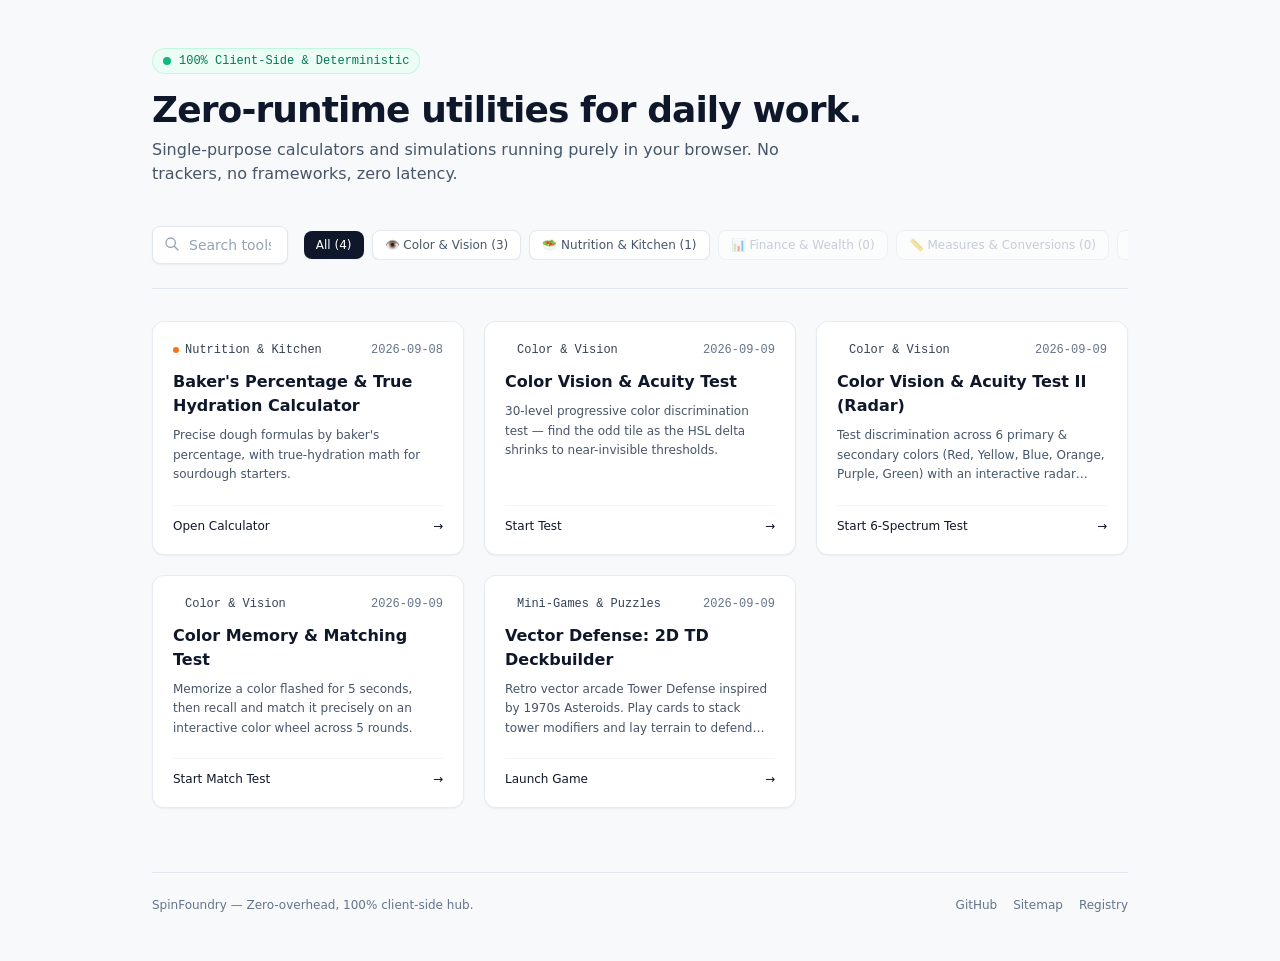
==== index.html @ 3e871e65 "feat(games): add Vector Defense 2D Tower Defense Deckbuilder mini-game" ====
<!DOCTYPE html>
<html lang="en">
<head>
  <meta charset="UTF-8">
  <meta name="viewport" content="width=device-width, initial-scale=1.0">
  <title>SpinFoundry — Zero-runtime utilities for daily work</title>
  <meta name="description" content="Single-purpose calculators and simulations running purely in your browser. No trackers, no frameworks, zero latency.">
  <link rel="canonical" href="https://spinfoundry.pages.dev/">

  <meta property="og:type" content="website">
  <meta property="og:url" content="https://spinfoundry.pages.dev/">
  <meta property="og:title" content="SpinFoundry — Zero-runtime utilities for daily work">
  <meta property="og:description" content="Single-purpose calculators and simulations running purely in your browser. No trackers, no frameworks, zero latency.">
  <meta name="twitter:card" content="summary">

  <link rel="stylesheet" href="/assets/styles.css">

  <script type="application/ld+json">
  {
    "@context": "https://schema.org",
    "@type": "WebSite",
    "name": "SpinFoundry",
    "url": "https://spinfoundry.pages.dev/",
    "description": "Zero-overhead client-side micro-app engine and calculation hub."
  }
  </script>
</head>
<body class="bg-[#F8F9FA] text-slate-800 antialiased font-sans min-h-screen">

  <!-- Container principal resserré pour un meilleur rythme -->
  <main class="max-w-5xl mx-auto px-6 py-12">
    
    <!-- Hero Section -->
    <header class="mb-10">
      <div class="inline-flex items-center gap-2 px-2.5 py-1 rounded-full text-xs font-mono bg-emerald-50 text-emerald-700 border border-emerald-200/60 mb-4">
        <span class="w-2 h-2 rounded-full bg-emerald-500 animate-pulse"></span>
        100% Client-Side & Deterministic
      </div>
      <h1 class="text-3xl font-extrabold tracking-tight text-slate-900 sm:text-4xl">
        Zero-runtime utilities for daily work.
      </h1>
      <p class="mt-2 text-base text-slate-600 max-w-2xl">
        Single-purpose calculators and simulations running purely in your browser. No trackers, no frameworks, zero latency.
      </p>
    </header>

    <!-- Barres de filtres & Recherche -->
    <div class="flex flex-col md:flex-row gap-4 items-center justify-between mb-8 pb-6 border-b border-slate-200">
      
      <!-- Input Recherche avec Icône -->
      <div class="relative w-full md:w-72">
        <input type="text" id="searchInput" placeholder="Search tools..." class="w-full pl-9 pr-4 py-2 bg-white border border-slate-200 rounded-lg text-sm text-slate-800 placeholder-slate-400 focus:outline-none focus:ring-2 focus:ring-slate-900/10 focus:border-slate-400 transition-all shadow-sm">
        <svg class="w-4 h-4 absolute left-3 top-2.5 text-slate-400" fill="none" stroke="currentColor" viewBox="0 0 24 24"><path stroke-linecap="round" stroke-linejoin="round" stroke-width="2" d="M21 21l-6-6m2-5a7 7 0 11-14 0 7 7 0 0114 0z"></path></svg>
      </div>

      <!-- Pilules de Catégories (Hauteur égale & Scroll propre) -->
      <div class="flex items-center gap-2 overflow-x-auto w-full md:w-auto pb-2 md:pb-0 scrollbar-none" id="categoryPills">
        <button type="button" data-category="all" class="category-pill px-3 py-1.5 rounded-lg text-xs font-medium whitespace-nowrap bg-slate-900 text-white shadow-sm transition-all">
          All (4)
        </button>
        <button type="button" data-category="color-vision" class="category-pill px-3 py-1.5 rounded-lg text-xs font-medium whitespace-nowrap bg-white text-slate-600 border border-slate-200 hover:bg-slate-50 transition-colors shadow-sm">
          👁️ Color & Vision (3)
        </button>
        <button type="button" data-category="nutrition" class="category-pill px-3 py-1.5 rounded-lg text-xs font-medium whitespace-nowrap bg-white text-slate-600 border border-slate-200 hover:bg-slate-50 transition-colors shadow-sm">
          🥗 Nutrition & Kitchen (1)
        </button>
        <button type="button" data-category="finance" class="category-pill px-3 py-1.5 rounded-lg text-xs font-medium whitespace-nowrap bg-white text-slate-400 border border-slate-200 opacity-50 cursor-not-allowed" title="Coming soon">
          📊 Finance & Wealth (0)
        </button>
        <button type="button" data-category="conversions" class="category-pill px-3 py-1.5 rounded-lg text-xs font-medium whitespace-nowrap bg-white text-slate-400 border border-slate-200 opacity-50 cursor-not-allowed" title="Coming soon">
          📏 Measures & Conversions (0)
        </button>
        <button type="button" data-category="simulations" class="category-pill px-3 py-1.5 rounded-lg text-xs font-medium whitespace-nowrap bg-white text-slate-400 border border-slate-200 opacity-50 cursor-not-allowed" title="Coming soon">
          🧪 Simulations & Physics (0)
        </button>
        <button type="button" data-category="games" class="category-pill px-3 py-1.5 rounded-lg text-xs font-medium whitespace-nowrap bg-white text-slate-400 border border-slate-200 opacity-50 cursor-not-allowed" title="Coming soon">
          🕹️ Mini-Games & Puzzles (0)
        </button>
        <button type="button" data-category="coffee-brew" class="category-pill px-3 py-1.5 rounded-lg text-xs font-medium whitespace-nowrap bg-white text-slate-400 border border-slate-200 opacity-50 cursor-not-allowed" title="Coming soon">
          ☕ Coffee & Fermentation (0)
        </button>
        <button type="button" data-category="garden" class="category-pill px-3 py-1.5 rounded-lg text-xs font-medium whitespace-nowrap bg-white text-slate-400 border border-slate-200 opacity-50 cursor-not-allowed" title="Coming soon">
          🌿 Home & Garden (0)
        </button>
        <button type="button" data-category="dev-tools" class="category-pill px-3 py-1.5 rounded-lg text-xs font-medium whitespace-nowrap bg-white text-slate-400 border border-slate-200 opacity-50 cursor-not-allowed" title="Coming soon">
          🛠️ Dev & Design (0)
        </button>
      </div>
    </div>

    <!-- Grille de Cartes d'Outils -->
    <!-- TOOLS_GRID_START -->
    <div id="toolsGrid" class="grid grid-cols-1 md:grid-cols-2 lg:grid-cols-3 gap-5">
      
      <!-- Carte Cliquable -->
      <a href="/dough-hydration-calculator/" data-tool-id="dough-hydration-calculator" data-category="nutrition" data-tags="baking sourdough hydration percentages bread dough" class="tool-card group flex flex-col justify-between p-5 bg-white border border-slate-200/80 rounded-xl shadow-sm hover:shadow-md hover:border-slate-300 hover:-translate-y-0.5 transition-all duration-150">
        <div>
          <div class="flex items-center justify-between text-xs font-mono text-slate-500 mb-3">
            <span class="inline-flex items-center gap-1.5 font-medium text-slate-700">
              <span class="w-1.5 h-1.5 rounded-full bg-orange-500"></span>
              Nutrition & Kitchen
            </span>
            <time>2026-09-08</time>
          </div>
          <h2 class="text-base font-bold text-slate-900 group-hover:text-slate-700 transition-colors">
            Baker's Percentage & True Hydration Calculator
          </h2>
          <p class="text-xs text-slate-600 mt-2 leading-relaxed line-clamp-3">
            Precise dough formulas by baker's percentage, with true-hydration math for sourdough starters.
          </p>
        </div>
        
        <div class="mt-5 pt-3 border-t border-slate-100 flex items-center justify-between text-xs font-medium text-slate-900 group-hover:text-slate-600">
          <span>Open Calculator</span>
          <span class="transform group-hover:translate-x-1 transition-transform">→</span>
        </div>
      </a>

      <!-- Carte Cliquable: Color Acuity Test -->
      <a href="/color-acuity-test/" data-tool-id="color-acuity-test" data-category="color-vision" data-tags="color vision acuity test discrimination eye eyesight hue perception" class="tool-card group flex flex-col justify-between p-5 bg-white border border-slate-200/80 rounded-xl shadow-sm hover:shadow-md hover:border-slate-300 hover:-translate-y-0.5 transition-all duration-150">
        <div>
          <div class="flex items-center justify-between text-xs font-mono text-slate-500 mb-3">
            <span class="inline-flex items-center gap-1.5 font-medium text-slate-700">
              <span class="w-1.5 h-1.5 rounded-full bg-violet-500"></span>
              Color & Vision
            </span>
            <time>2026-09-09</time>
          </div>
          <h2 class="text-base font-bold text-slate-900 group-hover:text-slate-700 transition-colors">
            Color Vision & Acuity Test
          </h2>
          <p class="text-xs text-slate-600 mt-2 leading-relaxed line-clamp-3">
            30-level progressive color discrimination test — find the odd tile as the HSL delta shrinks to near-invisible thresholds.
          </p>
        </div>
        
        <div class="mt-5 pt-3 border-t border-slate-100 flex items-center justify-between text-xs font-medium text-slate-900 group-hover:text-slate-600">
          <span>Start Test</span>
          <span class="transform group-hover:translate-x-1 transition-transform">→</span>
        </div>
      </a>

      <!-- Carte Cliquable: Color Acuity Test II -->
      <a href="/color-acuity-test-2/" data-tool-id="color-acuity-test-2" data-category="color-vision" data-tags="color vision acuity test 2 spectrum radar chart red yellow blue orange purple green" class="tool-card group flex flex-col justify-between p-5 bg-white border border-slate-200/80 rounded-xl shadow-sm hover:shadow-md hover:border-slate-300 hover:-translate-y-0.5 transition-all duration-150">
        <div>
          <div class="flex items-center justify-between text-xs font-mono text-slate-500 mb-3">
            <span class="inline-flex items-center gap-1.5 font-medium text-slate-700">
              <span class="w-1.5 h-1.5 rounded-full bg-indigo-500"></span>
              Color & Vision
            </span>
            <time>2026-09-09</time>
          </div>
          <h2 class="text-base font-bold text-slate-900 group-hover:text-slate-700 transition-colors">
            Color Vision & Acuity Test II (Radar)
          </h2>
          <p class="text-xs text-slate-600 mt-2 leading-relaxed line-clamp-3">
            Test discrimination across 6 primary & secondary colors (Red, Yellow, Blue, Orange, Purple, Green) with an interactive radar profile.
          </p>
        </div>
        
        <div class="mt-5 pt-3 border-t border-slate-100 flex items-center justify-between text-xs font-medium text-slate-900 group-hover:text-slate-600">
          <span>Start 6-Spectrum Test</span>
          <span class="transform group-hover:translate-x-1 transition-transform">→</span>
        </div>
      </a>

      <!-- Carte Cliquable: Color Matching Test -->
      <a href="/color-matching-test/" data-tool-id="color-matching-test" data-category="color-vision" data-tags="color memory matching test color wheel hue recall picker accuracy delta" class="tool-card group flex flex-col justify-between p-5 bg-white border border-slate-200/80 rounded-xl shadow-sm hover:shadow-md hover:border-slate-300 hover:-translate-y-0.5 transition-all duration-150">
        <div>
          <div class="flex items-center justify-between text-xs font-mono text-slate-500 mb-3">
            <span class="inline-flex items-center gap-1.5 font-medium text-slate-700">
              <span class="w-1.5 h-1.5 rounded-full bg-fuchsia-500"></span>
              Color & Vision
            </span>
            <time>2026-09-09</time>
          </div>
          <h2 class="text-base font-bold text-slate-900 group-hover:text-slate-700 transition-colors">
            Color Memory & Matching Test
          </h2>
          <p class="text-xs text-slate-600 mt-2 leading-relaxed line-clamp-3">
            Memorize a color flashed for 5 seconds, then recall and match it precisely on an interactive color wheel across 5 rounds.
          </p>
        </div>
        
        <div class="mt-5 pt-3 border-t border-slate-100 flex items-center justify-between text-xs font-medium text-slate-900 group-hover:text-slate-600">
          <span>Start Match Test</span>
          <span class="transform group-hover:translate-x-1 transition-transform">→</span>
        </div>
      </a>

      <!-- Carte Cliquable: Vector Defense -->
      <a href="/vector-td-deckbuilder/" data-tool-id="vector-td-deckbuilder" data-category="games" data-tags="tower defense deckbuilder vector arcade asteroids 1970s retro roguelite strategy cards wall" class="tool-card group flex flex-col justify-between p-5 bg-white border border-slate-200/80 rounded-xl shadow-sm hover:shadow-md hover:border-slate-300 hover:-translate-y-0.5 transition-all duration-150">
        <div>
          <div class="flex items-center justify-between text-xs font-mono text-slate-500 mb-3">
            <span class="inline-flex items-center gap-1.5 font-medium text-slate-700">
              <span class="w-1.5 h-1.5 rounded-full bg-amber-500"></span>
              Mini-Games &amp; Puzzles
            </span>
            <time>2026-09-09</time>
          </div>
          <h2 class="text-base font-bold text-slate-900 group-hover:text-slate-700 transition-colors">
            Vector Defense: 2D TD Deckbuilder
          </h2>
          <p class="text-xs text-slate-600 mt-2 leading-relaxed line-clamp-3">
            Retro vector arcade Tower Defense inspired by 1970s Asteroids. Play cards to stack tower modifiers and lay terrain to defend the Wall.
          </p>
        </div>
        
        <div class="mt-5 pt-3 border-t border-slate-100 flex items-center justify-between text-xs font-medium text-slate-900 group-hover:text-slate-600">
          <span>Launch Game</span>
          <span class="transform group-hover:translate-x-1 transition-transform">→</span>
        </div>
      </a>

    </div>
    <!-- TOOLS_GRID_END -->

    <!-- Empty State -->
    <div id="emptyState" class="hidden text-center py-12 px-4 rounded-xl bg-white border border-slate-200/80">
      <p class="text-sm font-medium text-slate-800">No tools found</p>
      <p class="text-xs text-slate-500 mt-1">Try another search term or filter.</p>
    </div>

    <!-- Minimal Footer -->
    <footer class="mt-16 pt-6 border-t border-slate-200 flex flex-col sm:flex-row items-center justify-between text-xs text-slate-500 gap-3">
      <span>SpinFoundry — Zero-overhead, 100% client-side hub.</span>
      <div class="flex items-center gap-4">
        <a href="https://github.com/SpinFoundry/SpinFoundry" target="_blank" rel="noopener noreferrer" class="hover:text-slate-800 transition-colors">GitHub</a>
        <a href="/sitemap.xml" class="hover:text-slate-800 transition-colors">Sitemap</a>
        <a href="/registry.json" class="hover:text-slate-800 transition-colors">Registry</a>
      </div>
    </footer>

  </main>

  <script>
    (function () {
      'use strict';

      const searchInput = document.getElementById('searchInput');
      const categoryPills = document.querySelectorAll('.category-pill');
      const toolCards = document.querySelectorAll('.tool-card');
      const emptyState = document.getElementById('emptyState');

      let currentCategory = 'all';
      let currentQuery = '';

      function filterTools() {
        let visibleCount = 0;
        const q = currentQuery.trim().toLowerCase();

        toolCards.forEach(card => {
          const category = card.dataset.category || '';
          const tags = card.dataset.tags || '';
          const text = card.textContent.toLowerCase();

          const matchesCategory = (currentCategory === 'all' || category === currentCategory);
          const matchesQuery = !q || text.includes(q) || tags.includes(q);

          if (matchesCategory && matchesQuery) {
            card.classList.remove('hidden');
            visibleCount++;
          } else {
            card.classList.add('hidden');
          }
        });

        if (visibleCount === 0) {
          emptyState.classList.remove('hidden');
        } else {
          emptyState.classList.add('hidden');
        }
      }

      searchInput.addEventListener('input', (e) => {
        currentQuery = e.target.value;
        filterTools();
      });

      categoryPills.forEach(pill => {
        if (pill.classList.contains('opacity-50')) return;

        pill.addEventListener('click', () => {
          categoryPills.forEach(p => {
            if (p.classList.contains('opacity-50')) return;
            p.classList.remove('bg-slate-900', 'text-white');
            p.classList.add('bg-white', 'text-slate-600', 'border', 'border-slate-200');
          });

          pill.classList.add('bg-slate-900', 'text-white');
          pill.classList.remove('bg-white', 'text-slate-600', 'border', 'border-slate-200');

          currentCategory = pill.dataset.category;
          filterTools();
        });
      });
    })();
  </script>
</body>
</html>
---- assets/styles.css ----
*,:after,:before{--tw-border-spacing-x:0;--tw-border-spacing-y:0;--tw-translate-x:0;--tw-translate-y:0;--tw-rotate:0;--tw-skew-x:0;--tw-skew-y:0;--tw-scale-x:1;--tw-scale-y:1;--tw-pan-x: ;--tw-pan-y: ;--tw-pinch-zoom: ;--tw-scroll-snap-strictness:proximity;--tw-gradient-from-position: ;--tw-gradient-via-position: ;--tw-gradient-to-position: ;--tw-ordinal: ;--tw-slashed-zero: ;--tw-numeric-figure: ;--tw-numeric-spacing: ;--tw-numeric-fraction: ;--tw-ring-inset: ;--tw-ring-offset-width:0px;--tw-ring-offset-color:#fff;--tw-ring-color:rgba(59,130,246,.5);--tw-ring-offset-shadow:0 0 #0000;--tw-ring-shadow:0 0 #0000;--tw-shadow:0 0 #0000;--tw-shadow-colored:0 0 #0000;--tw-blur: ;--tw-brightness: ;--tw-contrast: ;--tw-grayscale: ;--tw-hue-rotate: ;--tw-invert: ;--tw-saturate: ;--tw-sepia: ;--tw-drop-shadow: ;--tw-backdrop-blur: ;--tw-backdrop-brightness: ;--tw-backdrop-contrast: ;--tw-backdrop-grayscale: ;--tw-backdrop-hue-rotate: ;--tw-backdrop-invert: ;--tw-backdrop-opacity: ;--tw-backdrop-saturate: ;--tw-backdrop-sepia: ;--tw-contain-size: ;--tw-contain-layout: ;--tw-contain-paint: ;--tw-contain-style: }::backdrop{--tw-border-spacing-x:0;--tw-border-spacing-y:0;--tw-translate-x:0;--tw-translate-y:0;--tw-rotate:0;--tw-skew-x:0;--tw-skew-y:0;--tw-scale-x:1;--tw-scale-y:1;--tw-pan-x: ;--tw-pan-y: ;--tw-pinch-zoom: ;--tw-scroll-snap-strictness:proximity;--tw-gradient-from-position: ;--tw-gradient-via-position: ;--tw-gradient-to-position: ;--tw-ordinal: ;--tw-slashed-zero: ;--tw-numeric-figure: ;--tw-numeric-spacing: ;--tw-numeric-fraction: ;--tw-ring-inset: ;--tw-ring-offset-width:0px;--tw-ring-offset-color:#fff;--tw-ring-color:rgba(59,130,246,.5);--tw-ring-offset-shadow:0 0 #0000;--tw-ring-shadow:0 0 #0000;--tw-shadow:0 0 #0000;--tw-shadow-colored:0 0 #0000;--tw-blur: ;--tw-brightness: ;--tw-contrast: ;--tw-grayscale: ;--tw-hue-rotate: ;--tw-invert: ;--tw-saturate: ;--tw-sepia: ;--tw-drop-shadow: ;--tw-backdrop-blur: ;--tw-backdrop-brightness: ;--tw-backdrop-contrast: ;--tw-backdrop-grayscale: ;--tw-backdrop-hue-rotate: ;--tw-backdrop-invert: ;--tw-backdrop-opacity: ;--tw-backdrop-saturate: ;--tw-backdrop-sepia: ;--tw-contain-size: ;--tw-contain-layout: ;--tw-contain-paint: ;--tw-contain-style: }/*! tailwindcss v3.4.17 | MIT License | https://tailwindcss.com*/*,:after,:before{border:0 solid #e5e7eb;box-sizing:border-box}:after,:before{--tw-content:""}:host,html{line-height:1.5;-webkit-text-size-adjust:100%;font-family:ui-sans-serif,system-ui,sans-serif,Apple Color Emoji,Segoe UI Emoji,Segoe UI Symbol,Noto Color Emoji;font-feature-settings:normal;font-variation-settings:normal;-moz-tab-size:4;-o-tab-size:4;tab-size:4;-webkit-tap-highlight-color:transparent}body{line-height:inherit;margin:0}hr{border-top-width:1px;color:inherit;height:0}abbr:where([title]){-webkit-text-decoration:underline dotted;text-decoration:underline dotted}h1,h2,h3,h4,h5,h6{font-size:inherit;font-weight:inherit}a{color:inherit;text-decoration:inherit}b,strong{font-weight:bolder}code,kbd,pre,samp{font-family:ui-monospace,SFMono-Regular,Menlo,Monaco,Consolas,Liberation Mono,Courier New,monospace;font-feature-settings:normal;font-size:1em;font-variation-settings:normal}small{font-size:80%}sub,sup{font-size:75%;line-height:0;position:relative;vertical-align:baseline}sub{bottom:-.25em}sup{top:-.5em}table{border-collapse:collapse;border-color:inherit;text-indent:0}button,input,optgroup,select,textarea{color:inherit;font-family:inherit;font-feature-settings:inherit;font-size:100%;font-variation-settings:inherit;font-weight:inherit;letter-spacing:inherit;line-height:inherit;margin:0;padding:0}button,select{text-transform:none}button,input:where([type=button]),input:where([type=reset]),input:where([type=submit]){-webkit-appearance:button;background-color:transparent;background-image:none}:-moz-focusring{outline:auto}:-moz-ui-invalid{box-shadow:none}progress{vertical-align:baseline}::-webkit-inner-spin-button,::-webkit-outer-spin-button{height:auto}[type=search]{-webkit-appearance:textfield;outline-offset:-2px}::-webkit-search-decoration{-webkit-appearance:none}::-webkit-file-upload-button{-webkit-appearance:button;font:inherit}summary{display:list-item}blockquote,dd,dl,figure,h1,h2,h3,h4,h5,h6,hr,p,pre{margin:0}fieldset{margin:0}fieldset,legend{padding:0}menu,ol,ul{list-style:none;margin:0;padding:0}dialog{padding:0}textarea{resize:vertical}input::-moz-placeholder,textarea::-moz-placeholder{color:#9ca3af;opacity:1}input::placeholder,textarea::placeholder{color:#9ca3af;opacity:1}[role=button],button{cursor:pointer}:disabled{cursor:default}audio,canvas,embed,iframe,img,object,svg,video{display:block;vertical-align:middle}img,video{height:auto;max-width:100%}[hidden]:where(:not([hidden=until-found])){display:none}body{--tw-bg-opacity:1;background-color:rgb(248 249 250/var(--tw-bg-opacity,1));--tw-text-opacity:1;color:rgb(30 41 59/var(--tw-text-opacity,1));-webkit-font-smoothing:antialiased;-moz-osx-font-smoothing:grayscale;font-feature-settings:"cv02","cv03","cv04","cv11"}.pointer-events-none{pointer-events:none}.absolute{position:absolute}.relative{position:relative}.left-3{left:.75rem}.right-3{right:.75rem}.top-2{top:.5rem}.top-2\.5{top:.625rem}.mx-auto{margin-left:auto;margin-right:auto}.mb-10{margin-bottom:2.5rem}.mb-3{margin-bottom:.75rem}.mb-4{margin-bottom:1rem}.mb-6{margin-bottom:1.5rem}.mb-8{margin-bottom:2rem}.mt-0\.5{margin-top:.125rem}.mt-1{margin-top:.25rem}.mt-1\.5{margin-top:.375rem}.mt-16{margin-top:4rem}.mt-2{margin-top:.5rem}.mt-3{margin-top:.75rem}.mt-5{margin-top:1.25rem}.line-clamp-3{display:-webkit-box;overflow:hidden;-webkit-box-orient:vertical;-webkit-line-clamp:3}.block{display:block}.flex{display:flex}.inline-flex{display:inline-flex}.table{display:table}.grid{display:grid}.hidden{display:none}.h-1\.5{height:.375rem}.h-2{height:.5rem}.h-3\.5{height:.875rem}.h-4{height:1rem}.min-h-screen{min-height:100vh}.w-1\.5{width:.375rem}.w-2{width:.5rem}.w-3\.5{width:.875rem}.w-4{width:1rem}.w-full{width:100%}.max-w-2xl{max-width:42rem}.max-w-3xl{max-width:48rem}.max-w-5xl{max-width:64rem}.max-w-xl{max-width:36rem}.border-collapse{border-collapse:collapse}.transform{transform:translate(var(--tw-translate-x),var(--tw-translate-y)) rotate(var(--tw-rotate)) skewX(var(--tw-skew-x)) skewY(var(--tw-skew-y)) scaleX(var(--tw-scale-x)) scaleY(var(--tw-scale-y))}@keyframes pulse{50%{opacity:.5}}.animate-pulse{animation:pulse 2s cubic-bezier(.4,0,.6,1) infinite}.cursor-not-allowed{cursor:not-allowed}.cursor-pointer{cursor:pointer}.list-disc{list-style-type:disc}.grid-cols-1{grid-template-columns:repeat(1,minmax(0,1fr))}.flex-col{flex-direction:column}.items-center{align-items:center}.justify-between{justify-content:space-between}.gap-1\.5{gap:.375rem}.gap-2{gap:.5rem}.gap-3{gap:.75rem}.gap-4{gap:1rem}.gap-5{gap:1.25rem}.gap-6{gap:1.5rem}.space-y-1>:not([hidden])~:not([hidden]){--tw-space-y-reverse:0;margin-bottom:calc(.25rem*var(--tw-space-y-reverse));margin-top:calc(.25rem*(1 - var(--tw-space-y-reverse)))}.space-y-1\.5>:not([hidden])~:not([hidden]){--tw-space-y-reverse:0;margin-bottom:calc(.375rem*var(--tw-space-y-reverse));margin-top:calc(.375rem*(1 - var(--tw-space-y-reverse)))}.space-y-2>:not([hidden])~:not([hidden]){--tw-space-y-reverse:0;margin-bottom:calc(.5rem*var(--tw-space-y-reverse));margin-top:calc(.5rem*(1 - var(--tw-space-y-reverse)))}.space-y-3>:not([hidden])~:not([hidden]){--tw-space-y-reverse:0;margin-bottom:calc(.75rem*var(--tw-space-y-reverse));margin-top:calc(.75rem*(1 - var(--tw-space-y-reverse)))}.space-y-6>:not([hidden])~:not([hidden]){--tw-space-y-reverse:0;margin-bottom:calc(1.5rem*var(--tw-space-y-reverse));margin-top:calc(1.5rem*(1 - var(--tw-space-y-reverse)))}.divide-y>:not([hidden])~:not([hidden]){--tw-divide-y-reverse:0;border-bottom-width:calc(1px*var(--tw-divide-y-reverse));border-top-width:calc(1px*(1 - var(--tw-divide-y-reverse)))}.divide-slate-100>:not([hidden])~:not([hidden]){--tw-divide-opacity:1;border-color:rgb(241 245 249/var(--tw-divide-opacity,1))}.overflow-hidden{overflow:hidden}.overflow-x-auto{overflow-x:auto}.whitespace-nowrap{white-space:nowrap}.rounded-full{border-radius:9999px}.rounded-lg{border-radius:.5rem}.rounded-xl{border-radius:.75rem}.border{border-width:1px}.border-b{border-bottom-width:1px}.border-t{border-top-width:1px}.border-emerald-200\/60{border-color:rgba(167,243,208,.6)}.border-orange-200\/60{border-color:hsla(32,98%,83%,.6)}.border-slate-100{--tw-border-opacity:1;border-color:rgb(241 245 249/var(--tw-border-opacity,1))}.border-slate-200{--tw-border-opacity:1;border-color:rgb(226 232 240/var(--tw-border-opacity,1))}.border-slate-200\/80{border-color:rgba(226,232,240,.8)}.bg-\[\#F8F9FA\]{--tw-bg-opacity:1;background-color:rgb(248 249 250/var(--tw-bg-opacity,1))}.bg-emerald-50{--tw-bg-opacity:1;background-color:rgb(236 253 245/var(--tw-bg-opacity,1))}.bg-emerald-500{--tw-bg-opacity:1;background-color:rgb(16 185 129/var(--tw-bg-opacity,1))}.bg-orange-50{--tw-bg-opacity:1;background-color:rgb(255 247 237/var(--tw-bg-opacity,1))}.bg-orange-500{--tw-bg-opacity:1;background-color:rgb(249 115 22/var(--tw-bg-opacity,1))}.bg-slate-50{--tw-bg-opacity:1;background-color:rgb(248 250 252/var(--tw-bg-opacity,1))}.bg-slate-50\/50{background-color:rgba(248,250,252,.5)}.bg-slate-900{--tw-bg-opacity:1;background-color:rgb(15 23 42/var(--tw-bg-opacity,1))}.bg-white{--tw-bg-opacity:1;background-color:rgb(255 255 255/var(--tw-bg-opacity,1))}.p-3{padding:.75rem}.p-5{padding:1.25rem}.p-6{padding:1.5rem}.px-2\.5{padding-left:.625rem;padding-right:.625rem}.px-3{padding-left:.75rem;padding-right:.75rem}.px-4{padding-left:1rem;padding-right:1rem}.px-6{padding-left:1.5rem;padding-right:1.5rem}.py-0\.5{padding-bottom:.125rem;padding-top:.125rem}.py-1{padding-bottom:.25rem;padding-top:.25rem}.py-1\.5{padding-bottom:.375rem;padding-top:.375rem}.py-12{padding-bottom:3rem;padding-top:3rem}.py-2{padding-bottom:.5rem;padding-top:.5rem}.py-3{padding-bottom:.75rem;padding-top:.75rem}.pb-2{padding-bottom:.5rem}.pb-6{padding-bottom:1.5rem}.pl-3{padding-left:.75rem}.pl-5{padding-left:1.25rem}.pl-9{padding-left:2.25rem}.pr-4{padding-right:1rem}.pr-8{padding-right:2rem}.pt-12{padding-top:3rem}.pt-3{padding-top:.75rem}.pt-3\.5{padding-top:.875rem}.pt-4{padding-top:1rem}.pt-6{padding-top:1.5rem}.pt-8{padding-top:2rem}.text-left{text-align:left}.text-center{text-align:center}.text-right{text-align:right}.align-top{vertical-align:top}.font-mono{font-family:ui-monospace,SFMono-Regular,Menlo,Monaco,Consolas,Liberation Mono,Courier New,monospace}.font-sans{font-family:ui-sans-serif,system-ui,sans-serif,Apple Color Emoji,Segoe UI Emoji,Segoe UI Symbol,Noto Color Emoji}.text-2xl{font-size:1.5rem;line-height:2rem}.text-3xl{font-size:1.875rem;line-height:2.25rem}.text-\[11px\]{font-size:11px}.text-base{font-size:1rem;line-height:1.5rem}.text-sm{font-size:.875rem;line-height:1.25rem}.text-xl{font-size:1.25rem;line-height:1.75rem}.text-xs{font-size:.75rem;line-height:1rem}.font-bold{font-weight:700}.font-extrabold{font-weight:800}.font-medium{font-weight:500}.font-semibold{font-weight:600}.uppercase{text-transform:uppercase}.italic{font-style:italic}.leading-relaxed{line-height:1.625}.tracking-tight{letter-spacing:-.025em}.tracking-wider{letter-spacing:.05em}.text-emerald-700{--tw-text-opacity:1;color:rgb(4 120 87/var(--tw-text-opacity,1))}.text-orange-700{--tw-text-opacity:1;color:rgb(194 65 12/var(--tw-text-opacity,1))}.text-slate-400{--tw-text-opacity:1;color:rgb(148 163 184/var(--tw-text-opacity,1))}.text-slate-500{--tw-text-opacity:1;color:rgb(100 116 139/var(--tw-text-opacity,1))}.text-slate-600{--tw-text-opacity:1;color:rgb(71 85 105/var(--tw-text-opacity,1))}.text-slate-700{--tw-text-opacity:1;color:rgb(51 65 85/var(--tw-text-opacity,1))}.text-slate-800{--tw-text-opacity:1;color:rgb(30 41 59/var(--tw-text-opacity,1))}.text-slate-900{--tw-text-opacity:1;color:rgb(15 23 42/var(--tw-text-opacity,1))}.text-white{--tw-text-opacity:1;color:rgb(255 255 255/var(--tw-text-opacity,1))}.underline{text-decoration-line:underline}.antialiased{-webkit-font-smoothing:antialiased;-moz-osx-font-smoothing:grayscale}.placeholder-slate-400::-moz-placeholder{--tw-placeholder-opacity:1;color:rgb(148 163 184/var(--tw-placeholder-opacity,1))}.placeholder-slate-400::placeholder{--tw-placeholder-opacity:1;color:rgb(148 163 184/var(--tw-placeholder-opacity,1))}.opacity-50{opacity:.5}.shadow-sm{--tw-shadow:0 1px 2px 0 rgba(0,0,0,.05);--tw-shadow-colored:0 1px 2px 0 var(--tw-shadow-color);box-shadow:var(--tw-ring-offset-shadow,0 0 #0000),var(--tw-ring-shadow,0 0 #0000),var(--tw-shadow)}.filter{filter:var(--tw-blur) var(--tw-brightness) var(--tw-contrast) var(--tw-grayscale) var(--tw-hue-rotate) var(--tw-invert) var(--tw-saturate) var(--tw-sepia) var(--tw-drop-shadow)}.transition-all{transition-duration:.15s;transition-property:all;transition-timing-function:cubic-bezier(.4,0,.2,1)}.transition-colors{transition-duration:.15s;transition-property:color,background-color,border-color,text-decoration-color,fill,stroke;transition-timing-function:cubic-bezier(.4,0,.2,1)}.transition-transform{transition-property:transform;transition-timing-function:cubic-bezier(.4,0,.2,1)}.duration-150,.transition-transform{transition-duration:.15s}::-webkit-scrollbar{height:6px;width:6px}::-webkit-scrollbar-track{background:#f1f5f9}::-webkit-scrollbar-thumb{background:#cbd5e1;border-radius:3px}::-webkit-scrollbar-thumb:hover{background:#94a3b8}.hover\:-translate-y-0\.5:hover{--tw-translate-y:-0.125rem;transform:translate(var(--tw-translate-x),var(--tw-translate-y)) rotate(var(--tw-rotate)) skewX(var(--tw-skew-x)) skewY(var(--tw-skew-y)) scaleX(var(--tw-scale-x)) scaleY(var(--tw-scale-y))}.hover\:border-slate-300:hover{--tw-border-opacity:1;border-color:rgb(203 213 225/var(--tw-border-opacity,1))}.hover\:bg-slate-50:hover{--tw-bg-opacity:1;background-color:rgb(248 250 252/var(--tw-bg-opacity,1))}.hover\:bg-slate-800:hover{--tw-bg-opacity:1;background-color:rgb(30 41 59/var(--tw-bg-opacity,1))}.hover\:text-slate-800:hover{--tw-text-opacity:1;color:rgb(30 41 59/var(--tw-text-opacity,1))}.hover\:text-slate-900:hover{--tw-text-opacity:1;color:rgb(15 23 42/var(--tw-text-opacity,1))}.hover\:shadow-md:hover{--tw-shadow:0 4px 6px -1px rgba(0,0,0,.1),0 2px 4px -2px rgba(0,0,0,.1);--tw-shadow-colored:0 4px 6px -1px var(--tw-shadow-color),0 2px 4px -2px var(--tw-shadow-color)}.hover\:shadow-md:hover,.hover\:shadow-sm:hover{box-shadow:var(--tw-ring-offset-shadow,0 0 #0000),var(--tw-ring-shadow,0 0 #0000),var(--tw-shadow)}.hover\:shadow-sm:hover{--tw-shadow:0 1px 2px 0 rgba(0,0,0,.05);--tw-shadow-colored:0 1px 2px 0 var(--tw-shadow-color)}.focus\:border-slate-400:focus{--tw-border-opacity:1;border-color:rgb(148 163 184/var(--tw-border-opacity,1))}.focus\:outline-none:focus{outline:2px solid transparent;outline-offset:2px}.focus\:ring-2:focus{--tw-ring-offset-shadow:var(--tw-ring-inset) 0 0 0 var(--tw-ring-offset-width) var(--tw-ring-offset-color);--tw-ring-shadow:var(--tw-ring-inset) 0 0 0 calc(2px + var(--tw-ring-offset-width)) var(--tw-ring-color);box-shadow:var(--tw-ring-offset-shadow),var(--tw-ring-shadow),var(--tw-shadow,0 0 #0000)}.focus\:ring-slate-900:focus{--tw-ring-opacity:1;--tw-ring-color:rgb(15 23 42/var(--tw-ring-opacity,1))}.focus\:ring-slate-900\/10:focus{--tw-ring-color:rgba(15,23,42,.1)}.active\:scale-95:active{--tw-scale-x:.95;--tw-scale-y:.95}.active\:scale-95:active,.group:hover .group-hover\:translate-x-1{transform:translate(var(--tw-translate-x),var(--tw-translate-y)) rotate(var(--tw-rotate)) skewX(var(--tw-skew-x)) skewY(var(--tw-skew-y)) scaleX(var(--tw-scale-x)) scaleY(var(--tw-scale-y))}.group:hover .group-hover\:translate-x-1{--tw-translate-x:0.25rem}.group:hover .group-hover\:text-slate-600{--tw-text-opacity:1;color:rgb(71 85 105/var(--tw-text-opacity,1))}.group:hover .group-hover\:text-slate-700{--tw-text-opacity:1;color:rgb(51 65 85/var(--tw-text-opacity,1))}@media (min-width:640px){.sm\:w-1\/2{width:50%}.sm\:grid-cols-2{grid-template-columns:repeat(2,minmax(0,1fr))}.sm\:grid-cols-3{grid-template-columns:repeat(3,minmax(0,1fr))}.sm\:flex-row{flex-direction:row}.sm\:p-7{padding:1.75rem}.sm\:text-3xl{font-size:1.875rem;line-height:2.25rem}.sm\:text-4xl{font-size:2.25rem;line-height:2.5rem}.sm\:text-sm{font-size:.875rem;line-height:1.25rem}}@media (min-width:768px){.md\:w-72{width:18rem}.md\:w-auto{width:auto}.md\:grid-cols-2{grid-template-columns:repeat(2,minmax(0,1fr))}.md\:flex-row{flex-direction:row}.md\:pb-0{padding-bottom:0}}@media (min-width:1024px){.lg\:grid-cols-3{grid-template-columns:repeat(3,minmax(0,1fr))}}
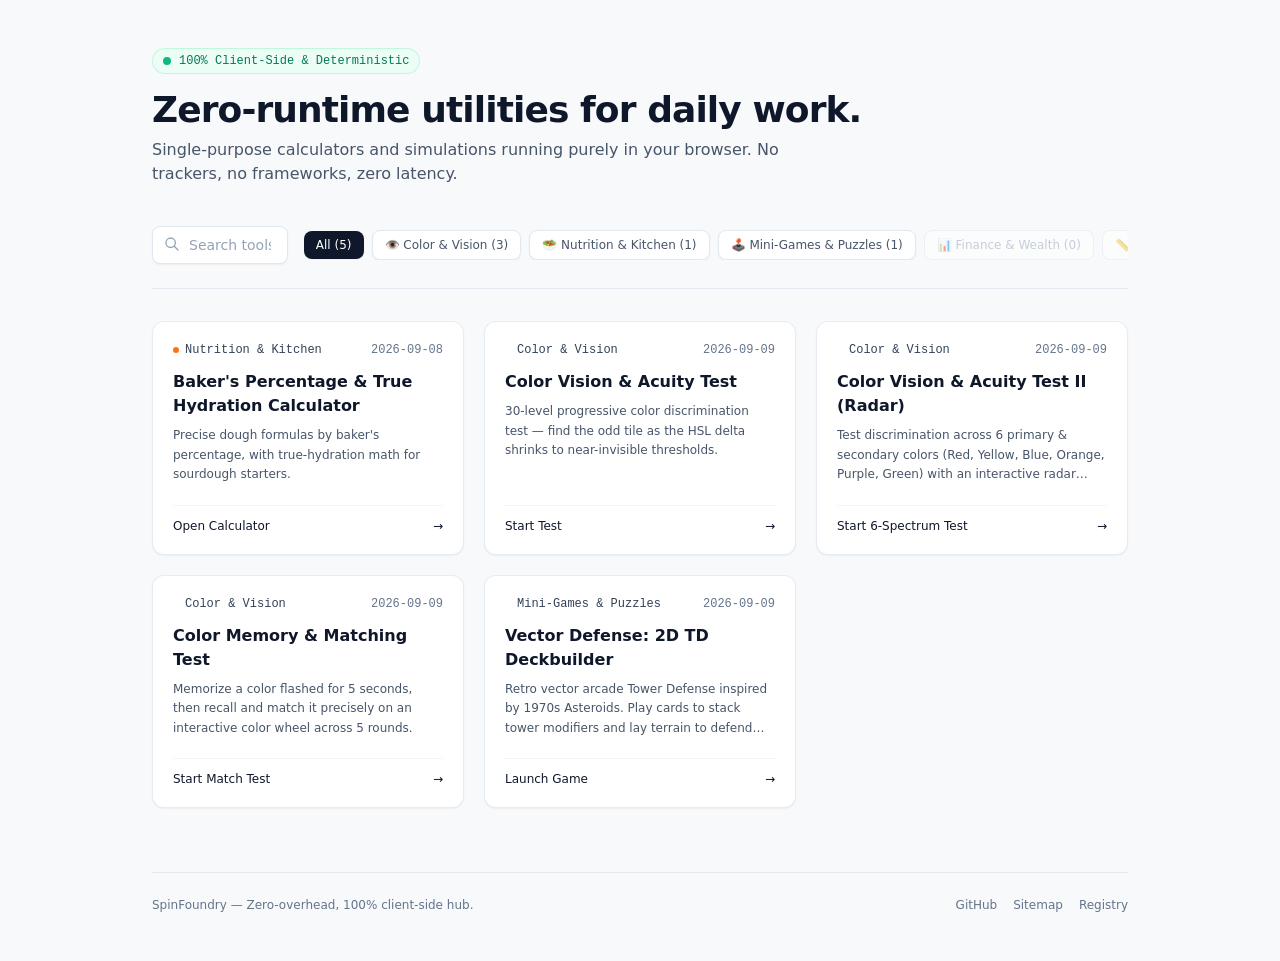
==== commit 94094fea: "fix(catalog): update Mini-Games & Puzzles count to (1) and make category pill counts dynamic" ====
--- a/index.html
+++ b/index.html
@@ -56,7 +56,7 @@
       <!-- Pilules de Catégories (Hauteur égale & Scroll propre) -->
       <div class="flex items-center gap-2 overflow-x-auto w-full md:w-auto pb-2 md:pb-0 scrollbar-none" id="categoryPills">
         <button type="button" data-category="all" class="category-pill px-3 py-1.5 rounded-lg text-xs font-medium whitespace-nowrap bg-slate-900 text-white shadow-sm transition-all">
-          All (4)
+          All (5)
         </button>
         <button type="button" data-category="color-vision" class="category-pill px-3 py-1.5 rounded-lg text-xs font-medium whitespace-nowrap bg-white text-slate-600 border border-slate-200 hover:bg-slate-50 transition-colors shadow-sm">
           👁️ Color & Vision (3)
@@ -64,6 +64,9 @@
         <button type="button" data-category="nutrition" class="category-pill px-3 py-1.5 rounded-lg text-xs font-medium whitespace-nowrap bg-white text-slate-600 border border-slate-200 hover:bg-slate-50 transition-colors shadow-sm">
           🥗 Nutrition & Kitchen (1)
         </button>
+        <button type="button" data-category="games" class="category-pill px-3 py-1.5 rounded-lg text-xs font-medium whitespace-nowrap bg-white text-slate-600 border border-slate-200 hover:bg-slate-50 transition-colors shadow-sm">
+          🕹️ Mini-Games & Puzzles (1)
+        </button>
         <button type="button" data-category="finance" class="category-pill px-3 py-1.5 rounded-lg text-xs font-medium whitespace-nowrap bg-white text-slate-400 border border-slate-200 opacity-50 cursor-not-allowed" title="Coming soon">
           📊 Finance & Wealth (0)
         </button>
@@ -72,9 +75,6 @@
         </button>
         <button type="button" data-category="simulations" class="category-pill px-3 py-1.5 rounded-lg text-xs font-medium whitespace-nowrap bg-white text-slate-400 border border-slate-200 opacity-50 cursor-not-allowed" title="Coming soon">
           🧪 Simulations & Physics (0)
-        </button>
-        <button type="button" data-category="games" class="category-pill px-3 py-1.5 rounded-lg text-xs font-medium whitespace-nowrap bg-white text-slate-400 border border-slate-200 opacity-50 cursor-not-allowed" title="Coming soon">
-          🕹️ Mini-Games & Puzzles (0)
         </button>
         <button type="button" data-category="coffee-brew" class="category-pill px-3 py-1.5 rounded-lg text-xs font-medium whitespace-nowrap bg-white text-slate-400 border border-slate-200 opacity-50 cursor-not-allowed" title="Coming soon">
           ☕ Coffee & Fermentation (0)
@@ -277,10 +277,33 @@
         filterTools();
       });
 
+      // Compute category counts dynamically from DOM cards
+      const counts = { all: toolCards.length };
+      toolCards.forEach(card => {
+        const cat = card.dataset.category;
+        counts[cat] = (counts[cat] || 0) + 1;
+      });
+
       categoryPills.forEach(pill => {
-        if (pill.classList.contains('opacity-50')) return;
+        const cat = pill.dataset.category;
+        const count = counts[cat] || 0;
+        pill.innerHTML = pill.innerHTML.replace(/\(\d+\)/, `(${count})`);
+
+        if (count > 0) {
+          pill.classList.remove('opacity-50', 'cursor-not-allowed', 'text-slate-400');
+          pill.removeAttribute('title');
+          if (!pill.classList.contains('bg-slate-900')) {
+            pill.classList.add('text-slate-600', 'hover:bg-slate-50');
+          }
+        } else if (cat !== 'all') {
+          pill.classList.add('opacity-50', 'cursor-not-allowed', 'text-slate-400');
+          pill.classList.remove('hover:bg-slate-50', 'text-slate-600');
+          pill.setAttribute('title', 'Coming soon');
+        }
 
         pill.addEventListener('click', () => {
+          if (pill.classList.contains('opacity-50')) return;
+
           categoryPills.forEach(p => {
             if (p.classList.contains('opacity-50')) return;
             p.classList.remove('bg-slate-900', 'text-white');
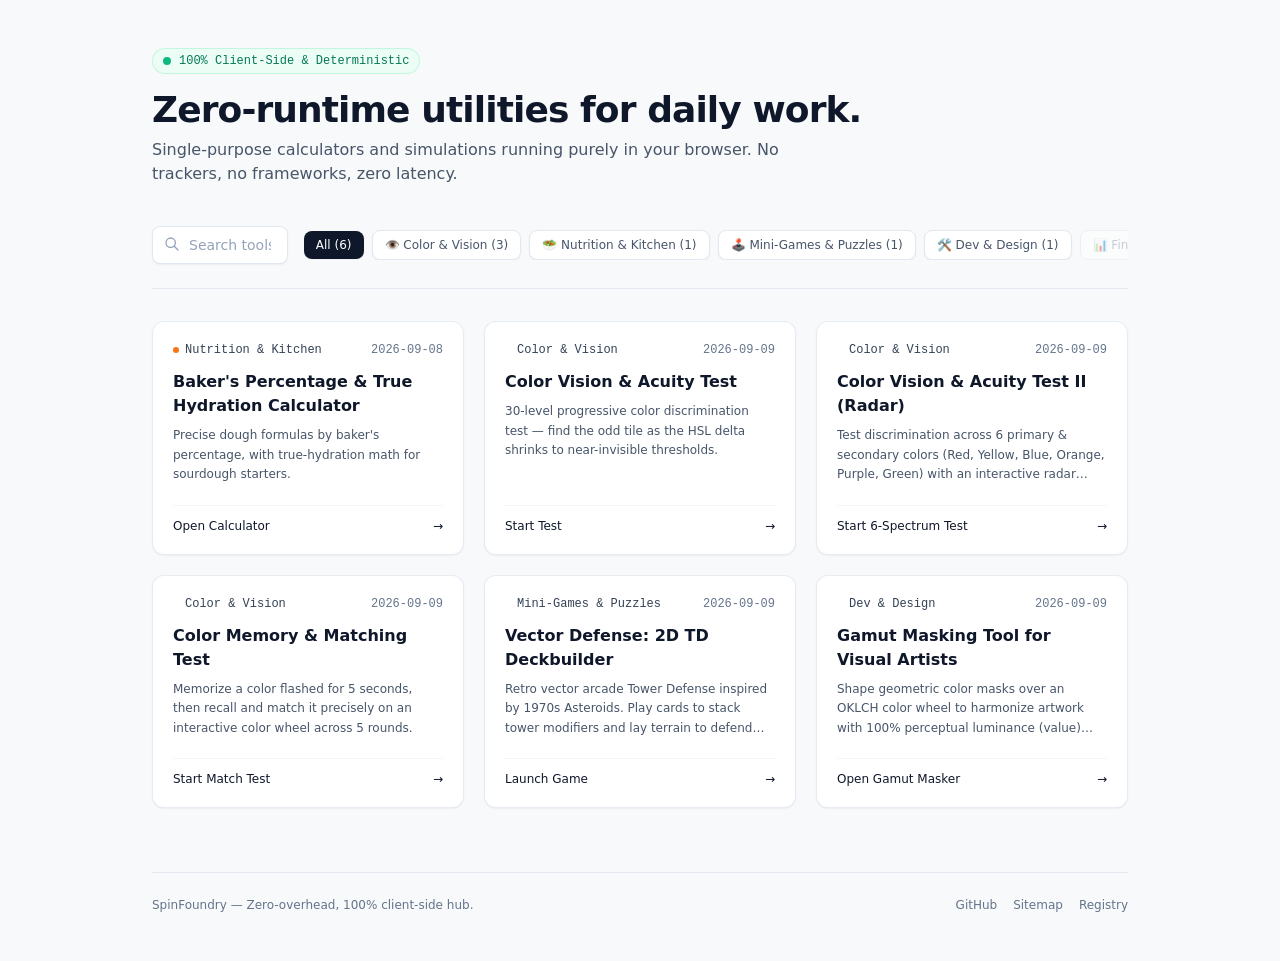
==== commit 65fe2167: "feat(dev-tools): add Gamut Masking tool for painters and visual artists" ====
--- a/index.html
+++ b/index.html
@@ -56,7 +56,7 @@
       <!-- Pilules de Catégories (Hauteur égale & Scroll propre) -->
       <div class="flex items-center gap-2 overflow-x-auto w-full md:w-auto pb-2 md:pb-0 scrollbar-none" id="categoryPills">
         <button type="button" data-category="all" class="category-pill px-3 py-1.5 rounded-lg text-xs font-medium whitespace-nowrap bg-slate-900 text-white shadow-sm transition-all">
-          All (5)
+          All (6)
         </button>
         <button type="button" data-category="color-vision" class="category-pill px-3 py-1.5 rounded-lg text-xs font-medium whitespace-nowrap bg-white text-slate-600 border border-slate-200 hover:bg-slate-50 transition-colors shadow-sm">
           👁️ Color & Vision (3)
@@ -67,6 +67,9 @@
         <button type="button" data-category="games" class="category-pill px-3 py-1.5 rounded-lg text-xs font-medium whitespace-nowrap bg-white text-slate-600 border border-slate-200 hover:bg-slate-50 transition-colors shadow-sm">
           🕹️ Mini-Games & Puzzles (1)
         </button>
+        <button type="button" data-category="dev-tools" class="category-pill px-3 py-1.5 rounded-lg text-xs font-medium whitespace-nowrap bg-white text-slate-600 border border-slate-200 hover:bg-slate-50 transition-colors shadow-sm">
+          🛠️ Dev & Design (1)
+        </button>
         <button type="button" data-category="finance" class="category-pill px-3 py-1.5 rounded-lg text-xs font-medium whitespace-nowrap bg-white text-slate-400 border border-slate-200 opacity-50 cursor-not-allowed" title="Coming soon">
           📊 Finance & Wealth (0)
         </button>
@@ -81,9 +84,6 @@
         </button>
         <button type="button" data-category="garden" class="category-pill px-3 py-1.5 rounded-lg text-xs font-medium whitespace-nowrap bg-white text-slate-400 border border-slate-200 opacity-50 cursor-not-allowed" title="Coming soon">
           🌿 Home & Garden (0)
-        </button>
-        <button type="button" data-category="dev-tools" class="category-pill px-3 py-1.5 rounded-lg text-xs font-medium whitespace-nowrap bg-white text-slate-400 border border-slate-200 opacity-50 cursor-not-allowed" title="Coming soon">
-          🛠️ Dev & Design (0)
         </button>
       </div>
     </div>
@@ -208,6 +208,30 @@
         
         <div class="mt-5 pt-3 border-t border-slate-100 flex items-center justify-between text-xs font-medium text-slate-900 group-hover:text-slate-600">
           <span>Launch Game</span>
+          <span class="transform group-hover:translate-x-1 transition-transform">→</span>
+        </div>
+      </a>
+
+      <!-- Carte Cliquable: Gamut Masking Tool -->
+      <a href="/gamut-masking-tool/" data-tool-id="gamut-masking-tool" data-category="dev-tools" data-tags="gamut mask color harmony oklch color wheel painters artists value luminance tonal remapping palette" class="tool-card group flex flex-col justify-between p-5 bg-white border border-slate-200/80 rounded-xl shadow-sm hover:shadow-md hover:border-slate-300 hover:-translate-y-0.5 transition-all duration-150">
+        <div>
+          <div class="flex items-center justify-between text-xs font-mono text-slate-500 mb-3">
+            <span class="inline-flex items-center gap-1.5 font-medium text-slate-700">
+              <span class="w-1.5 h-1.5 rounded-full bg-slate-600"></span>
+              Dev &amp; Design
+            </span>
+            <time>2026-09-09</time>
+          </div>
+          <h2 class="text-base font-bold text-slate-900 group-hover:text-slate-700 transition-colors">
+            Gamut Masking Tool for Visual Artists
+          </h2>
+          <p class="text-xs text-slate-600 mt-2 leading-relaxed line-clamp-3">
+            Shape geometric color masks over an OKLCH color wheel to harmonize artwork with 100% perceptual luminance (value) preservation.
+          </p>
+        </div>
+        
+        <div class="mt-5 pt-3 border-t border-slate-100 flex items-center justify-between text-xs font-medium text-slate-900 group-hover:text-slate-600">
+          <span>Open Gamut Masker</span>
           <span class="transform group-hover:translate-x-1 transition-transform">→</span>
         </div>
       </a>
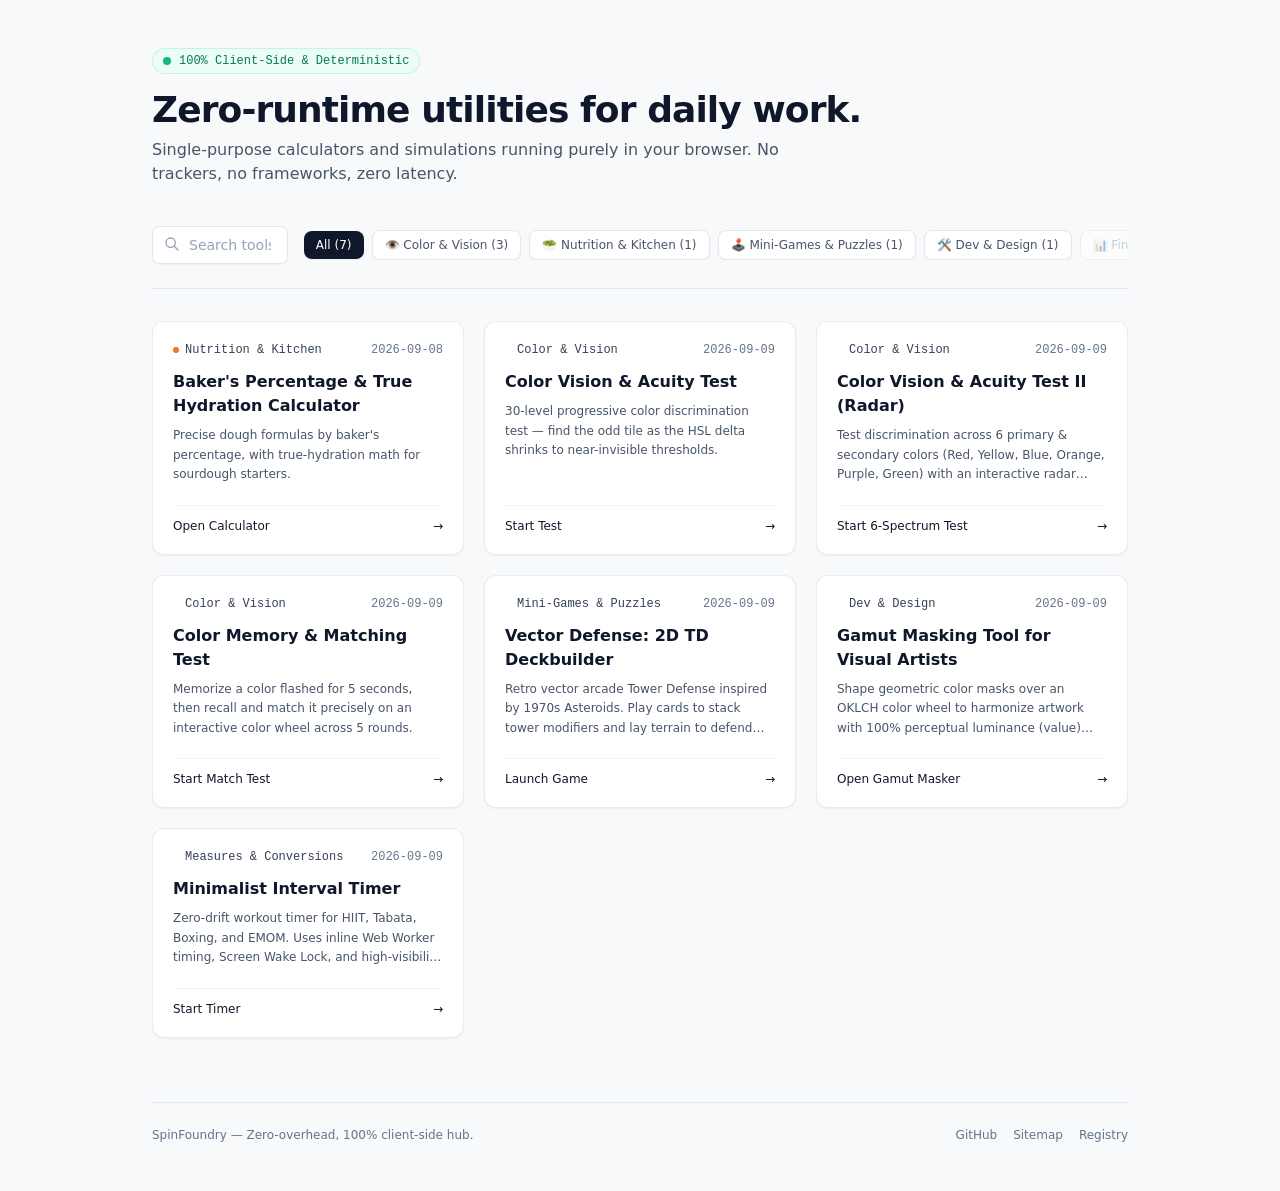
==== commit e4e0ed83: "feat(interval-timer): add zero-drift minimalist interval timer with web worker precision and wake lo" ====
--- a/index.html
+++ b/index.html
@@ -73,8 +73,8 @@
         <button type="button" data-category="finance" class="category-pill px-3 py-1.5 rounded-lg text-xs font-medium whitespace-nowrap bg-white text-slate-400 border border-slate-200 opacity-50 cursor-not-allowed" title="Coming soon">
           📊 Finance & Wealth (0)
         </button>
-        <button type="button" data-category="conversions" class="category-pill px-3 py-1.5 rounded-lg text-xs font-medium whitespace-nowrap bg-white text-slate-400 border border-slate-200 opacity-50 cursor-not-allowed" title="Coming soon">
-          📏 Measures & Conversions (0)
+        <button type="button" data-category="conversions" class="category-pill px-3 py-1.5 rounded-lg text-xs font-medium whitespace-nowrap bg-white text-slate-600 border border-slate-200 hover:bg-slate-50 transition-colors shadow-sm">
+          📏 Measures &amp; Conversions (1)
         </button>
         <button type="button" data-category="simulations" class="category-pill px-3 py-1.5 rounded-lg text-xs font-medium whitespace-nowrap bg-white text-slate-400 border border-slate-200 opacity-50 cursor-not-allowed" title="Coming soon">
           🧪 Simulations & Physics (0)
@@ -232,6 +232,30 @@
         
         <div class="mt-5 pt-3 border-t border-slate-100 flex items-center justify-between text-xs font-medium text-slate-900 group-hover:text-slate-600">
           <span>Open Gamut Masker</span>
+          <span class="transform group-hover:translate-x-1 transition-transform">→</span>
+        </div>
+      </a>
+
+      <!-- Carte Cliquable: Minimalist Interval Timer -->
+      <a href="/interval-timer/" data-tool-id="interval-timer" data-category="conversions" data-tags="interval timer hiit tabata emom boxing workout clock zero drift gym fitness web worker" class="tool-card group flex flex-col justify-between p-5 bg-white border border-slate-200/80 rounded-xl shadow-sm hover:shadow-md hover:border-slate-300 hover:-translate-y-0.5 transition-all duration-150">
+        <div>
+          <div class="flex items-center justify-between text-xs font-mono text-slate-500 mb-3">
+            <span class="inline-flex items-center gap-1.5 font-medium text-slate-700">
+              <span class="w-1.5 h-1.5 rounded-full bg-blue-500"></span>
+              Measures &amp; Conversions
+            </span>
+            <time>2026-09-09</time>
+          </div>
+          <h2 class="text-base font-bold text-slate-900 group-hover:text-slate-700 transition-colors">
+            Minimalist Interval Timer
+          </h2>
+          <p class="text-xs text-slate-600 mt-2 leading-relaxed line-clamp-3">
+            Zero-drift workout timer for HIIT, Tabata, Boxing, and EMOM. Uses inline Web Worker timing, Screen Wake Lock, and high-visibility 3-5m typography.
+          </p>
+        </div>
+        
+        <div class="mt-5 pt-3 border-t border-slate-100 flex items-center justify-between text-xs font-medium text-slate-900 group-hover:text-slate-600">
+          <span>Start Timer</span>
           <span class="transform group-hover:translate-x-1 transition-transform">→</span>
         </div>
       </a>
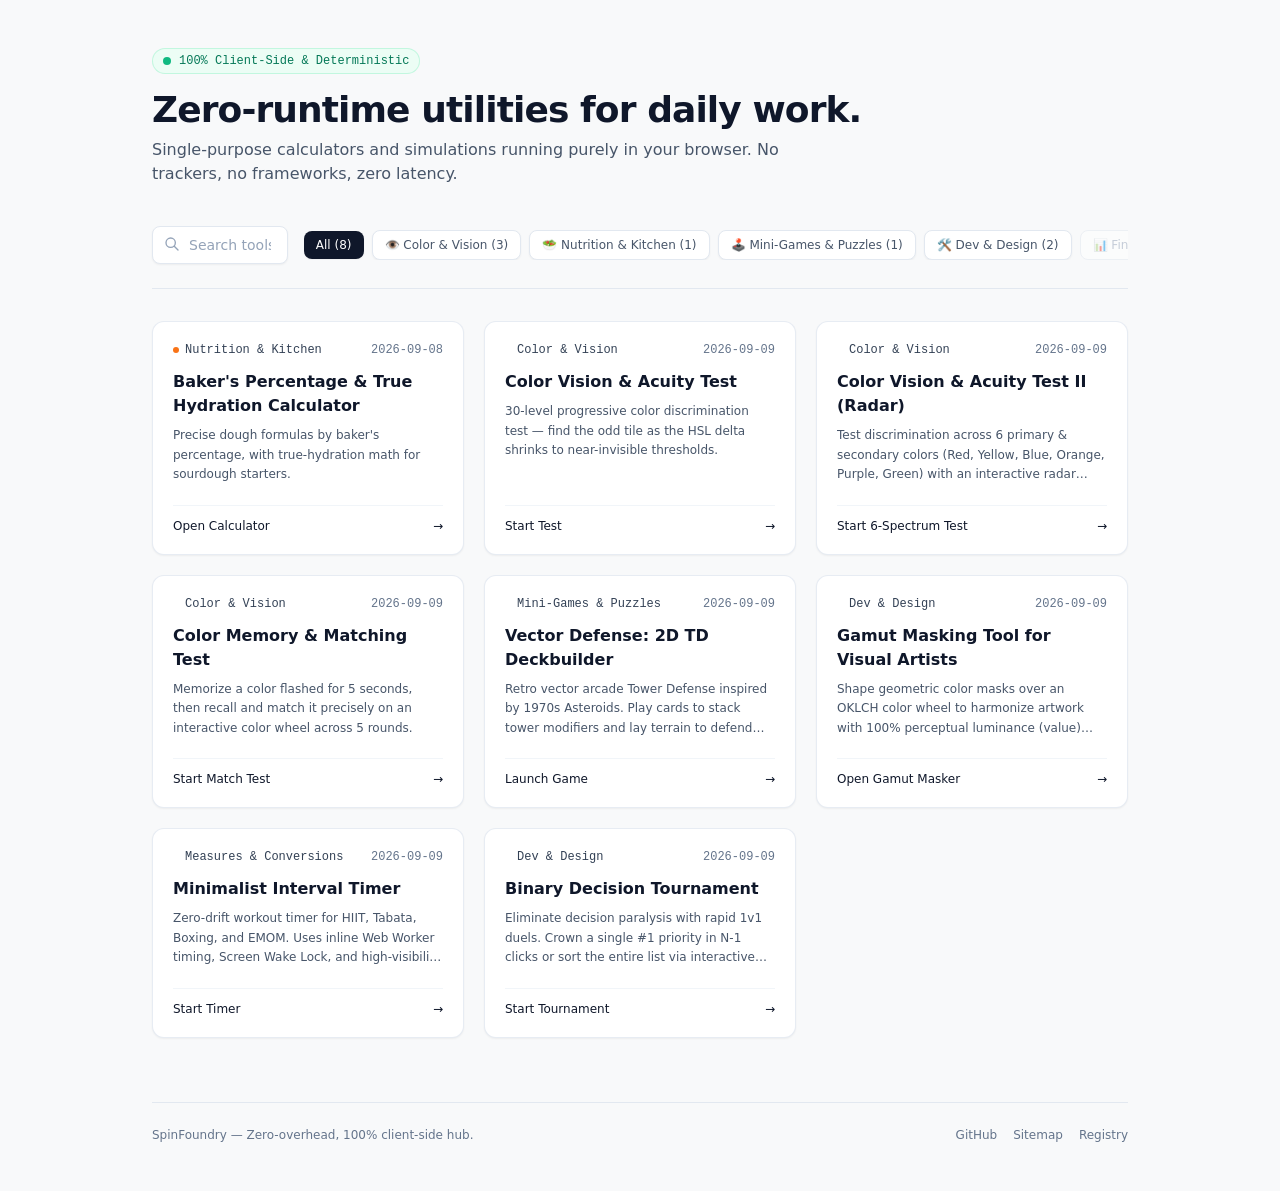
==== commit f648b2d5: "feat(binary-decision-tournament): add pairwise prioritization micro-app with bracket elimination and" ====
--- a/index.html
+++ b/index.html
@@ -68,7 +68,7 @@
           🕹️ Mini-Games & Puzzles (1)
         </button>
         <button type="button" data-category="dev-tools" class="category-pill px-3 py-1.5 rounded-lg text-xs font-medium whitespace-nowrap bg-white text-slate-600 border border-slate-200 hover:bg-slate-50 transition-colors shadow-sm">
-          🛠️ Dev & Design (1)
+          🛠️ Dev &amp; Design (2)
         </button>
         <button type="button" data-category="finance" class="category-pill px-3 py-1.5 rounded-lg text-xs font-medium whitespace-nowrap bg-white text-slate-400 border border-slate-200 opacity-50 cursor-not-allowed" title="Coming soon">
           📊 Finance & Wealth (0)
@@ -256,6 +256,30 @@
         
         <div class="mt-5 pt-3 border-t border-slate-100 flex items-center justify-between text-xs font-medium text-slate-900 group-hover:text-slate-600">
           <span>Start Timer</span>
+          <span class="transform group-hover:translate-x-1 transition-transform">→</span>
+        </div>
+      </a>
+
+      <!-- Carte Cliquable: Binary Decision Tournament -->
+      <a href="/binary-decision-tournament/" data-tool-id="binary-decision-tournament" data-category="dev-tools" data-tags="binary decision tournament pairwise comparison prioritization merge sort bracket elimination tasks backlog" class="tool-card group flex flex-col justify-between p-5 bg-white border border-slate-200/80 rounded-xl shadow-sm hover:shadow-md hover:border-slate-300 hover:-translate-y-0.5 transition-all duration-150">
+        <div>
+          <div class="flex items-center justify-between text-xs font-mono text-slate-500 mb-3">
+            <span class="inline-flex items-center gap-1.5 font-medium text-slate-700">
+              <span class="w-1.5 h-1.5 rounded-full bg-slate-600"></span>
+              Dev &amp; Design
+            </span>
+            <time>2026-09-09</time>
+          </div>
+          <h2 class="text-base font-bold text-slate-900 group-hover:text-slate-700 transition-colors">
+            Binary Decision Tournament
+          </h2>
+          <p class="text-xs text-slate-600 mt-2 leading-relaxed line-clamp-3">
+            Eliminate decision paralysis with rapid 1v1 duels. Crown a single #1 priority in N-1 clicks or sort the entire list via interactive merge sort.
+          </p>
+        </div>
+        
+        <div class="mt-5 pt-3 border-t border-slate-100 flex items-center justify-between text-xs font-medium text-slate-900 group-hover:text-slate-600">
+          <span>Start Tournament</span>
           <span class="transform group-hover:translate-x-1 transition-transform">→</span>
         </div>
       </a>
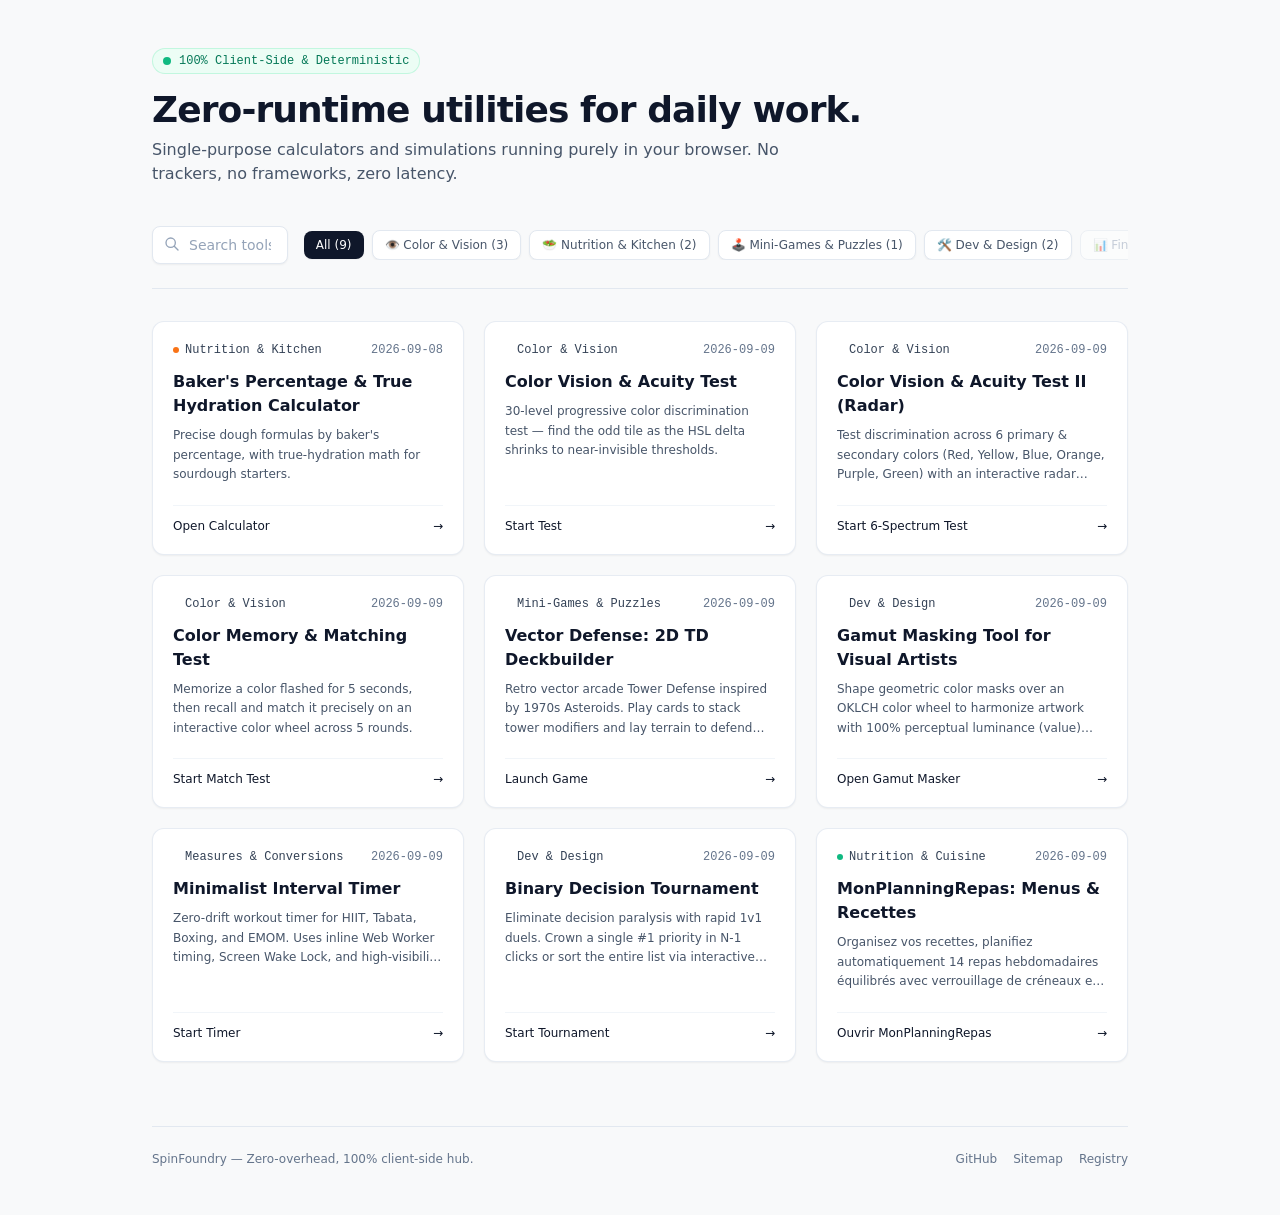
==== commit c1ca50b1: "feat(mon-planning-repas): add personal meal planner with cloudflare d1 sql sync" ====
--- a/index.html
+++ b/index.html
@@ -62,7 +62,7 @@
           👁️ Color & Vision (3)
         </button>
         <button type="button" data-category="nutrition" class="category-pill px-3 py-1.5 rounded-lg text-xs font-medium whitespace-nowrap bg-white text-slate-600 border border-slate-200 hover:bg-slate-50 transition-colors shadow-sm">
-          🥗 Nutrition & Kitchen (1)
+          🥗 Nutrition &amp; Kitchen (2)
         </button>
         <button type="button" data-category="games" class="category-pill px-3 py-1.5 rounded-lg text-xs font-medium whitespace-nowrap bg-white text-slate-600 border border-slate-200 hover:bg-slate-50 transition-colors shadow-sm">
           🕹️ Mini-Games & Puzzles (1)
@@ -280,6 +280,30 @@
         
         <div class="mt-5 pt-3 border-t border-slate-100 flex items-center justify-between text-xs font-medium text-slate-900 group-hover:text-slate-600">
           <span>Start Tournament</span>
+          <span class="transform group-hover:translate-x-1 transition-transform">→</span>
+        </div>
+      </a>
+
+      <!-- Carte Cliquable: MonPlanningRepas -->
+      <a href="/mon-planning-repas/" data-tool-id="mon-planning-repas" data-category="nutrition" data-tags="planning repas meal planner organisation menus recettes batch cooking courses cloudflare d1 sql" class="tool-card group flex flex-col justify-between p-5 bg-white border border-slate-200/80 rounded-xl shadow-sm hover:shadow-md hover:border-slate-300 hover:-translate-y-0.5 transition-all duration-150">
+        <div>
+          <div class="flex items-center justify-between text-xs font-mono text-slate-500 mb-3">
+            <span class="inline-flex items-center gap-1.5 font-medium text-slate-700">
+              <span class="w-1.5 h-1.5 rounded-full bg-emerald-500"></span>
+              Nutrition &amp; Cuisine
+            </span>
+            <time>2026-09-09</time>
+          </div>
+          <h2 class="text-base font-bold text-slate-900 group-hover:text-slate-700 transition-colors">
+            MonPlanningRepas: Menus &amp; Recettes
+          </h2>
+          <p class="text-xs text-slate-600 mt-2 leading-relaxed line-clamp-3">
+            Organisez vos recettes, planifiez automatiquement 14 repas hebdomadaires équilibrés avec verrouillage de créneaux et synchronisation Cloudflare D1 SQL.
+          </p>
+        </div>
+        
+        <div class="mt-5 pt-3 border-t border-slate-100 flex items-center justify-between text-xs font-medium text-slate-900 group-hover:text-slate-600">
+          <span>Ouvrir MonPlanningRepas</span>
           <span class="transform group-hover:translate-x-1 transition-transform">→</span>
         </div>
       </a>
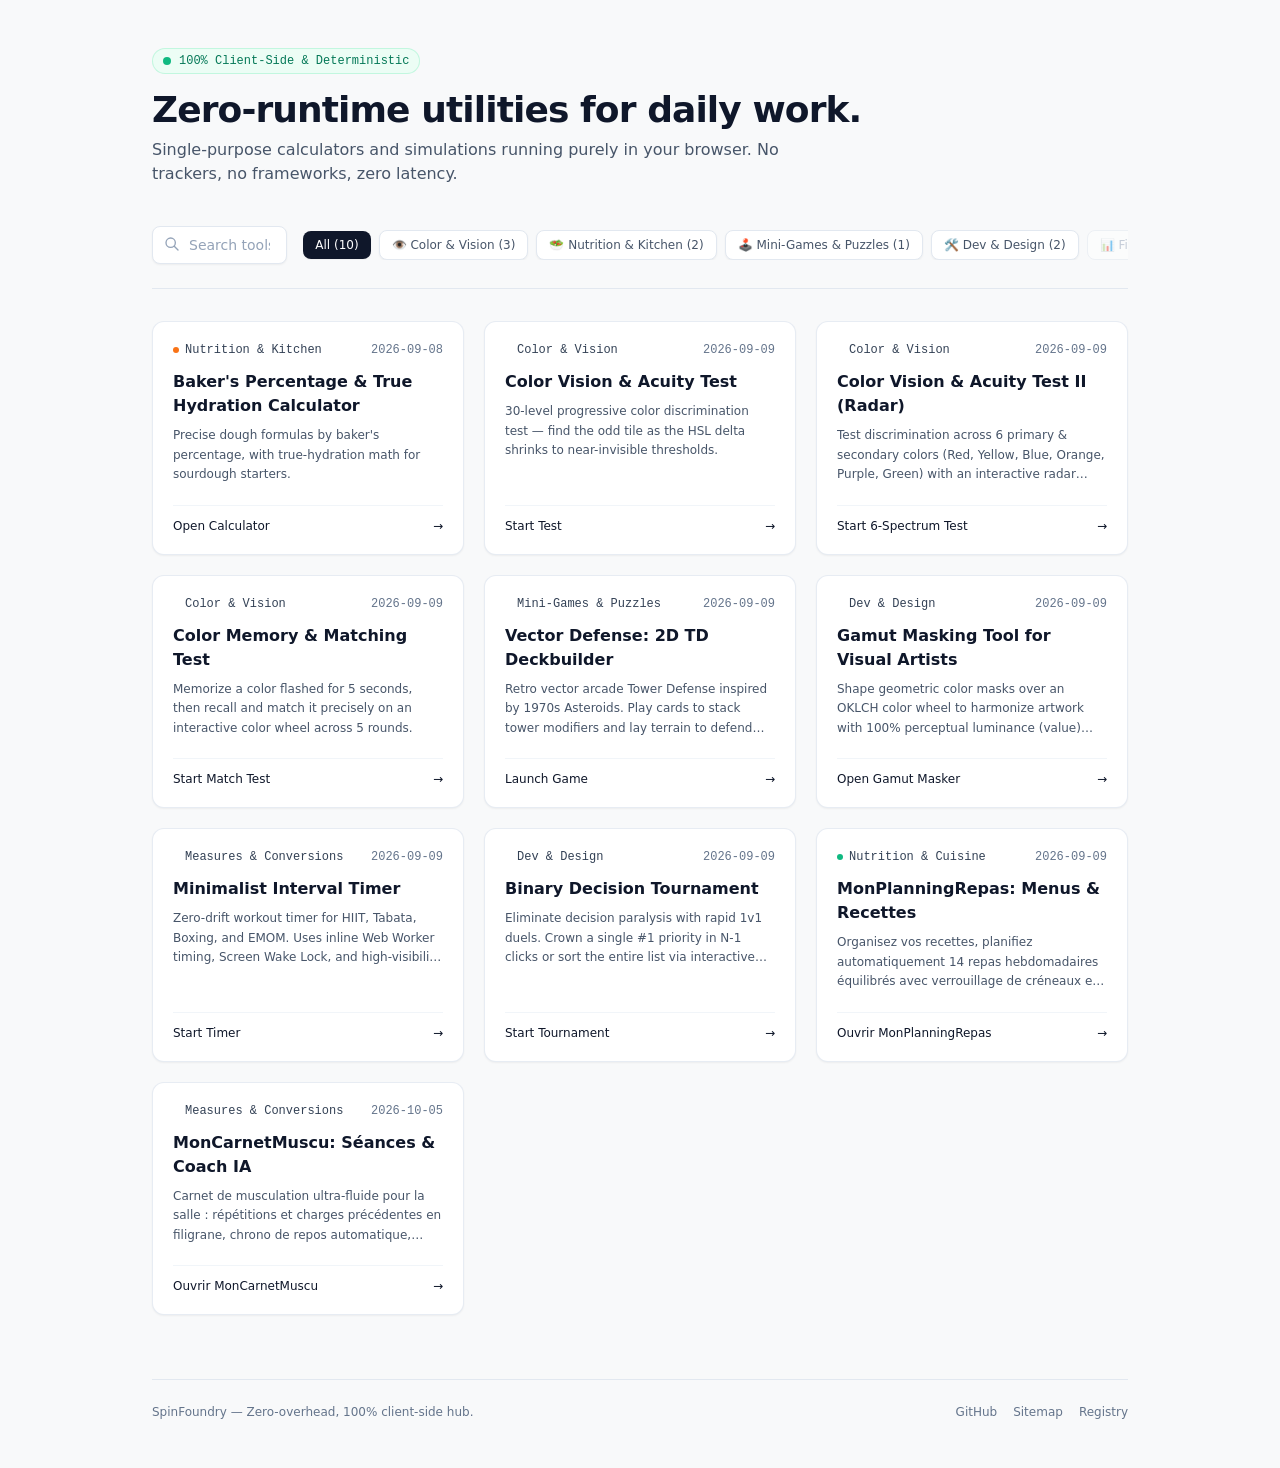
==== commit 08531451: "feat(muscu): add MonCarnetMuscu workout tracker with Gemini AI coach, D1 SQL sync and progression ch" ====
--- a/index.html
+++ b/index.html
@@ -56,7 +56,7 @@
       <!-- Pilules de Catégories (Hauteur égale & Scroll propre) -->
       <div class="flex items-center gap-2 overflow-x-auto w-full md:w-auto pb-2 md:pb-0 scrollbar-none" id="categoryPills">
         <button type="button" data-category="all" class="category-pill px-3 py-1.5 rounded-lg text-xs font-medium whitespace-nowrap bg-slate-900 text-white shadow-sm transition-all">
-          All (6)
+          All (10)
         </button>
         <button type="button" data-category="color-vision" class="category-pill px-3 py-1.5 rounded-lg text-xs font-medium whitespace-nowrap bg-white text-slate-600 border border-slate-200 hover:bg-slate-50 transition-colors shadow-sm">
           👁️ Color & Vision (3)
@@ -74,7 +74,7 @@
           📊 Finance & Wealth (0)
         </button>
         <button type="button" data-category="conversions" class="category-pill px-3 py-1.5 rounded-lg text-xs font-medium whitespace-nowrap bg-white text-slate-600 border border-slate-200 hover:bg-slate-50 transition-colors shadow-sm">
-          📏 Measures &amp; Conversions (1)
+          📏 Measures &amp; Conversions (2)
         </button>
         <button type="button" data-category="simulations" class="category-pill px-3 py-1.5 rounded-lg text-xs font-medium whitespace-nowrap bg-white text-slate-400 border border-slate-200 opacity-50 cursor-not-allowed" title="Coming soon">
           🧪 Simulations & Physics (0)
@@ -304,6 +304,30 @@
         
         <div class="mt-5 pt-3 border-t border-slate-100 flex items-center justify-between text-xs font-medium text-slate-900 group-hover:text-slate-600">
           <span>Ouvrir MonPlanningRepas</span>
+          <span class="transform group-hover:translate-x-1 transition-transform">→</span>
+        </div>
+      </a>
+
+      <!-- Carte Cliquable: MonCarnetMuscu -->
+      <a href="/mon-carnet-muscu/" data-tool-id="mon-carnet-muscu" data-category="conversions" data-tags="musculation fitness sport carnet entraînement gym workout séries répétitions rpe rir chrono repos équilibre musculaire gemini ia coach d1 sql" class="tool-card group flex flex-col justify-between p-5 bg-white border border-slate-200/80 rounded-xl shadow-sm hover:shadow-md hover:border-slate-300 hover:-translate-y-0.5 transition-all duration-150">
+        <div>
+          <div class="flex items-center justify-between text-xs font-mono text-slate-500 mb-3">
+            <span class="inline-flex items-center gap-1.5 font-medium text-slate-700">
+              <span class="w-1.5 h-1.5 rounded-full bg-rose-500"></span>
+              Measures &amp; Conversions
+            </span>
+            <time>2026-10-05</time>
+          </div>
+          <h2 class="text-base font-bold text-slate-900 group-hover:text-slate-700 transition-colors">
+            MonCarnetMuscu: Séances &amp; Coach IA
+          </h2>
+          <p class="text-xs text-slate-600 mt-2 leading-relaxed line-clamp-3">
+            Carnet de musculation ultra-fluide pour la salle : répétitions et charges précédentes en filigrane, chrono de repos automatique, équilibre musculaire et coach IA Gemini.
+          </p>
+        </div>
+        
+        <div class="mt-5 pt-3 border-t border-slate-100 flex items-center justify-between text-xs font-medium text-slate-900 group-hover:text-slate-600">
+          <span>Ouvrir MonCarnetMuscu</span>
           <span class="transform group-hover:translate-x-1 transition-transform">→</span>
         </div>
       </a>
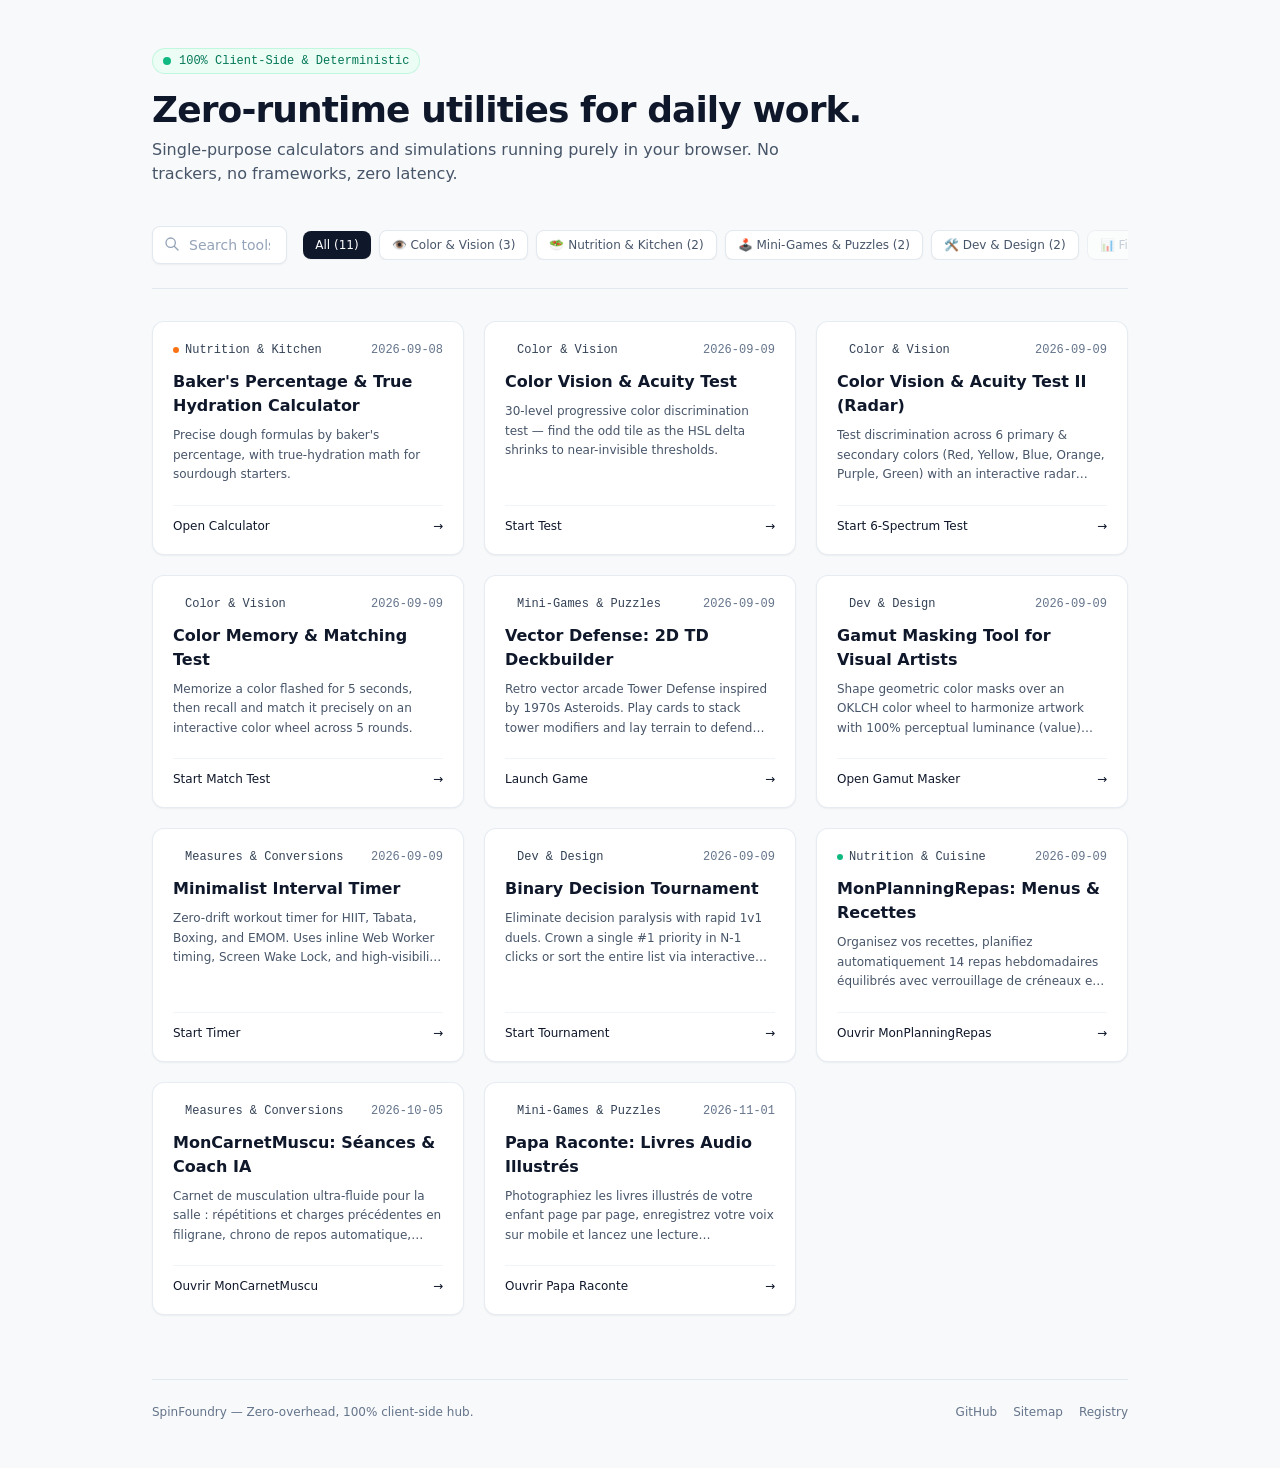
==== commit 569132c2: "feat(papa-raconte): add illustrated audio storybook app with child/parent modes and D1 sync" ====
--- a/index.html
+++ b/index.html
@@ -56,7 +56,7 @@
       <!-- Pilules de Catégories (Hauteur égale & Scroll propre) -->
       <div class="flex items-center gap-2 overflow-x-auto w-full md:w-auto pb-2 md:pb-0 scrollbar-none" id="categoryPills">
         <button type="button" data-category="all" class="category-pill px-3 py-1.5 rounded-lg text-xs font-medium whitespace-nowrap bg-slate-900 text-white shadow-sm transition-all">
-          All (10)
+          All (11)
         </button>
         <button type="button" data-category="color-vision" class="category-pill px-3 py-1.5 rounded-lg text-xs font-medium whitespace-nowrap bg-white text-slate-600 border border-slate-200 hover:bg-slate-50 transition-colors shadow-sm">
           👁️ Color & Vision (3)
@@ -65,7 +65,7 @@
           🥗 Nutrition &amp; Kitchen (2)
         </button>
         <button type="button" data-category="games" class="category-pill px-3 py-1.5 rounded-lg text-xs font-medium whitespace-nowrap bg-white text-slate-600 border border-slate-200 hover:bg-slate-50 transition-colors shadow-sm">
-          🕹️ Mini-Games & Puzzles (1)
+          🕹️ Mini-Games & Puzzles (2)
         </button>
         <button type="button" data-category="dev-tools" class="category-pill px-3 py-1.5 rounded-lg text-xs font-medium whitespace-nowrap bg-white text-slate-600 border border-slate-200 hover:bg-slate-50 transition-colors shadow-sm">
           🛠️ Dev &amp; Design (2)
@@ -328,6 +328,30 @@
         
         <div class="mt-5 pt-3 border-t border-slate-100 flex items-center justify-between text-xs font-medium text-slate-900 group-hover:text-slate-600">
           <span>Ouvrir MonCarnetMuscu</span>
+          <span class="transform group-hover:translate-x-1 transition-transform">→</span>
+        </div>
+      </a>
+
+      <!-- Carte Cliquable: Papa Raconte -->
+      <a href="/papa-raconte/" data-tool-id="papa-raconte" data-category="games" data-tags="papa raconte livre enfant histoire du soir audio lecture automatique album illustré voix parent conteuse cloudflare d1" class="tool-card group flex flex-col justify-between p-5 bg-white border border-slate-200/80 rounded-xl shadow-sm hover:shadow-md hover:border-slate-300 hover:-translate-y-0.5 transition-all duration-150">
+        <div>
+          <div class="flex items-center justify-between text-xs font-mono text-slate-500 mb-3">
+            <span class="inline-flex items-center gap-1.5 font-medium text-slate-700">
+              <span class="w-1.5 h-1.5 rounded-full bg-amber-500"></span>
+              Mini-Games &amp; Puzzles
+            </span>
+            <time>2026-11-01</time>
+          </div>
+          <h2 class="text-base font-bold text-slate-900 group-hover:text-slate-700 transition-colors">
+            Papa Raconte: Livres Audio Illustrés
+          </h2>
+          <p class="text-xs text-slate-600 mt-2 leading-relaxed line-clamp-3">
+            Photographiez les livres illustrés de votre enfant page par page, enregistrez votre voix sur mobile et lancez une lecture automatique en Mode Enfant.
+          </p>
+        </div>
+        
+        <div class="mt-5 pt-3 border-t border-slate-100 flex items-center justify-between text-xs font-medium text-slate-900 group-hover:text-slate-600">
+          <span>Ouvrir Papa Raconte</span>
           <span class="transform group-hover:translate-x-1 transition-transform">→</span>
         </div>
       </a>
